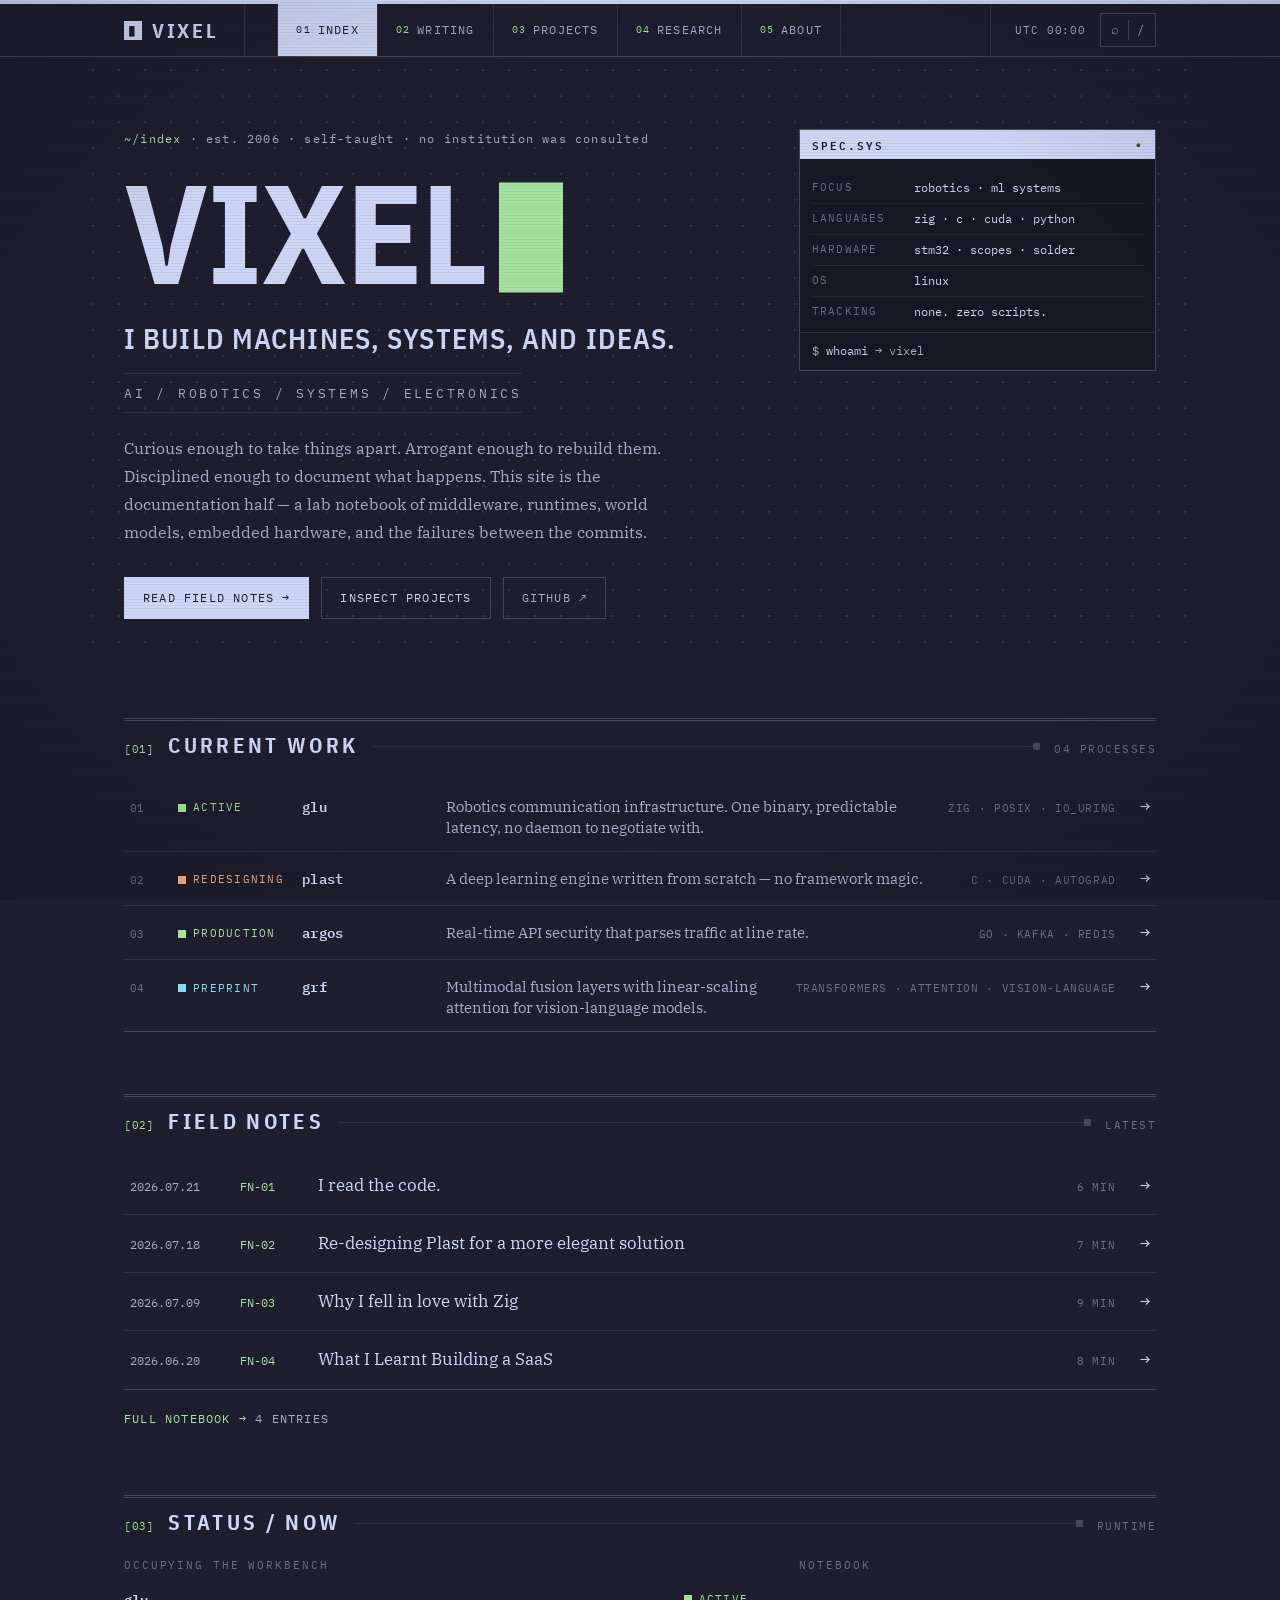
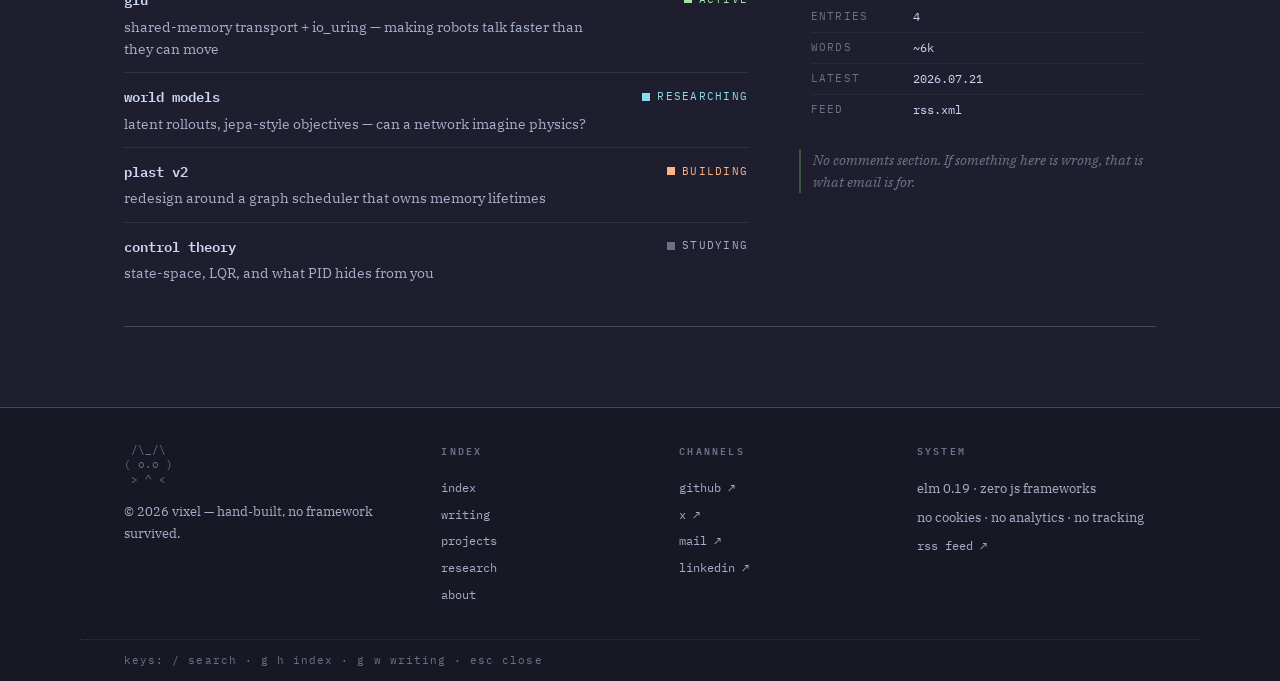
==== index.html @ 2743b1f5 "replace Python-built blog with Elm site at repo root" ====
<!DOCTYPE html>
<!--
  ┌──────────────────────────────────────────────────────────────┐
  │                                                              │
  │   VIXEL — hand-built in Elm. No framework survived.          │
  │                                                              │
  │   You are reading the source. Correct instinct.              │
  │   Try the konami code. Or press "/" and just ask.            │
  │                                                              │
  └──────────────────────────────────────────────────────────────┘
-->
<html lang="en">
<head>
    <meta charset="UTF-8">
    <meta name="viewport" content="width=device-width, initial-scale=1.0">
    <title>VIXEL — machines, systems, ideas</title>
    <meta name="description" content="Personal lab notebook of Vixel: robotics middleware, deep learning runtimes, world models, embedded electronics — built from scratch, documented honestly.">
    <meta name="author" content="Vixel">
    <meta name="color-scheme" content="dark">
    <meta name="theme-color" content="#1e1e2e">

    <link rel="canonical" href="https://vixel2006.github.io/blog/">
    <link rel="alternate" type="application/rss+xml" title="VIXEL — field notes" href="rss.xml">

    <meta property="og:type" content="website">
    <meta property="og:title" content="VIXEL — machines, systems, ideas">
    <meta property="og:description" content="I build machines, systems, and ideas. AI / robotics / systems / electronics — a lab notebook of things built, broken and rebuilt.">
    <meta property="og:url" content="https://vixel2006.github.io/blog/">
    <meta property="og:site_name" content="VIXEL">
    <meta name="twitter:card" content="summary">
    <meta name="twitter:title" content="VIXEL — machines, systems, ideas">
    <meta name="twitter:description" content="Robotics middleware, deep learning runtimes, world models, embedded electronics. Documented as honestly as I can manage.">

    <link rel="icon" href="data:image/svg+xml,%3Csvg%20xmlns='http://www.w3.org/2000/svg'%20viewBox='0%200%2032%2032'%3E%3Crect%20width='32'%20height='32'%20fill='%231e1e2e'/%3E%3Crect%20x='7'%20y='6'%20width='7'%20height='20'%20fill='%23cdd6f4'/%3E%3Crect%20x='19'%20y='13'%20width='7'%20height='13'%20fill='%23a6e3a1'/%3E%3C/svg%3E">

    <link rel="preconnect" href="https://fonts.googleapis.com">
    <link rel="preconnect" href="https://fonts.gstatic.com" crossorigin>
    <link href="https://fonts.googleapis.com/css2?family=IBM+Plex+Mono:wght@400;500;600&family=IBM+Plex+Sans+Condensed:wght@500;600;700&family=IBM+Plex+Serif:ital,wght@0,400;0,600;1,400&display=swap" rel="stylesheet">

    <link rel="stylesheet" href="styles/site.css">
</head>
<body>
    <div id="elm"></div>
    <noscript>
        <div style="max-width: 640px; margin: 15vh auto 0; padding: 0 20px;
                    font-family: 'IBM Plex Mono', monospace; color: #a6adc8; line-height: 1.8;">
            <p style="color:#cdd6f4;">$ ./vixel.blog --js</p>
            <p>This site is an Elm program; it needs JavaScript to render.</p>
            <p>Alternatives that respect your settings:</p>
            <p style="color:#a6e3a1;">
                →&nbsp;<a style="color:#a6e3a1;" href="rss.xml">rss.xml</a>&nbsp;(the whole notebook, no scripts)<br>
                →&nbsp;<a style="color:#a6e3a1;" href="https://github.com/Vixel2006">github.com/Vixel2006</a>&nbsp;(the source of everything)
            </p>
        </div>
    </noscript>
    <script src="elm.js"></script>
    <script>
        (function () {
            var reduceMotion = window.matchMedia("(prefers-reduced-motion: reduce)").matches;

            var app = Elm.Main.init({ node: document.getElementById("elm") });

            if (!app.ports) return;

            if (app.ports.copyCode) {
                app.ports.copyCode.subscribe(function (payload) {
                    var done = function () {
                        var btn = document.querySelector('[data-cb-id="' + payload.id + '"]');
                        if (!btn) return;
                        btn.classList.add("ok");
                        btn.textContent = "copied";
                        setTimeout(function () {
                            btn.classList.remove("ok");
                            btn.textContent = "copy";
                        }, 1200);
                    };
                    if (navigator.clipboard && navigator.clipboard.writeText) {
                        navigator.clipboard.writeText(payload.text).then(done, done);
                    } else {
                        done();
                    }
                });
            }

            if (app.ports.scrollToId) {
                app.ports.scrollToId.subscribe(function (id) {
                    var el = document.getElementById(id);
                    if (el) {
                        el.scrollIntoView({
                            behavior: reduceMotion ? "auto" : "smooth",
                            block: "start"
                        });
                    }
                });
            }

            if (app.ports.consoleArt) {
                app.ports.consoleArt.subscribe(function (art) {
                    console.log(art);
                    console.log("%c you found the switch. now go read a field note.",
                        "font-family: monospace; color: #a6e3a1;");
                });
            }
        })();
    </script>
</body>
</html>
---- styles/site.css ----
/* ============================================================================
   VIXEL — design system
   catppuccin mocha · brutalist technical journal · hard edges
   meaning-coded accents · print DNA
   ========================================================================== */


/* TOKENS ------------------------------------------------------------------ */

:root {
  /* surfaces — catppuccin mocha */
  --bg:          #1e1e2e;   /* base */
  --bg-raised:   #181825;   /* mantle */
  --bg-inset:    #11111b;   /* crust */
  --ink:         #cdd6f4;   /* text */
  --ink-dim:     #a6adc8;   /* subtext0 */
  --ink-faint:   #6c7086;   /* overlay0 */
  --line:        #313244;   /* surface0 */
  --line-strong: #45475a;   /* surface1 */

  /* accents — meaning-coded */
  --acc:         #a6e3a1;   /* green — links, active, stable */
  --acc-deep:    #3d5440;   /* green, sunk — link underlines, quiet marks */
  --warn:        #fab387;   /* peach — experimental, unfinished */
  --info:        #89dceb;   /* sky — research, metadata accents */
  --err:         #f38ba8;   /* red — errors only */

  --font-body:   "IBM Plex Serif", Georgia, serif;
  --font-disp:   "IBM Plex Sans Condensed", "Arial Narrow", sans-serif;
  --font-mono:   "IBM Plex Mono", ui-monospace, "SFMono-Regular", Menlo, monospace;

  --wrap:        1120px;
  --gutter:      clamp(18px, 4vw, 44px);
  --measure:     68ch;
}


/* BASE -------------------------------------------------------------------- */

*, *::before, *::after { box-sizing: border-box; }

html {
  scrollbar-color: var(--line-strong) var(--bg);
}

body {
  margin: 0;
  background: var(--bg);
  color: var(--ink);
  font-family: var(--font-body);
  font-size: 16.5px;
  line-height: 1.65;
  -webkit-font-smoothing: antialiased;
  text-rendering: optimizeLegibility;
}

::selection { background: var(--acc); color: var(--bg); }

h1, h2, h3, h4, figure, p, dl, dd, ul, ol, pre { margin: 0; }
img { display: block; max-width: 100%; }
button { font: inherit; color: inherit; background: none; border: 0; cursor: pointer; }

a {
  color: inherit;
  text-decoration: none;
}

:focus-visible {
  outline: 1px dashed var(--acc);
  outline-offset: 3px;
}

.wrap {
  max-width: var(--wrap);
  margin-inline: auto;
  padding-inline: var(--gutter);
}

.dim   { color: var(--ink-dim); }
.mono  { font-family: var(--font-mono); }


/* APP SHELL --------------------------------------------------------------- */

.app { min-height: 100dvh; display: flex; flex-direction: column; position: relative; }

/* faint scanlines + vignette — barely there, rewards attention */
.app::after {
  content: "";
  position: fixed;
  inset: 0;
  z-index: 2147483647;
  pointer-events: none;
  background:
    repeating-linear-gradient(to bottom,
      transparent 0 2px,
      rgba(0, 0, 0, 0.11) 2px 3px),
    radial-gradient(ellipse at center,
      transparent 62%,
      rgba(0, 0, 0, 0.28) 100%);
  opacity: .5;
}

/* easter egg: full phosphor mode */
.app--crt::after {
  opacity: .85;
  background:
    repeating-linear-gradient(to bottom,
      transparent 0 2px,
      rgba(0, 0, 0, 0.22) 2px 4px),
    radial-gradient(ellipse at center,
      rgba(166, 227, 161, 0.04) 55%,
      rgba(0, 0, 0, 0.5) 100%);
}
.app--crt .site-main { text-shadow: 0 0 6px rgba(166, 227, 161, 0.25); }
@media (prefers-reduced-motion: no-preference) {
  .app--crt::after { animation: crt-flicker 4s infinite steps(1); }
  @keyframes crt-flicker {
    0%, 100% { opacity: .85; }
    92%      { opacity: .85; }
    93%      { opacity: .55; }
    94%      { opacity: .85; }
    97%      { opacity: .7; }
    98%      { opacity: .85; }
  }
}

.site-main { flex: 1; padding-block: 0 clamp(56px, 8vh, 96px); }

.skip-link {
  position: absolute;
  left: -9999px;
  top: 0;
  z-index: 1000;
  background: var(--acc);
  color: var(--bg);
  font-family: var(--font-mono);
  font-size: 12px;
  letter-spacing: .08em;
  padding: 8px 14px;
  text-transform: uppercase;
}
.skip-link:focus { left: 0; }


/* MASTHEAD ---------------------------------------------------------------- */

.masthead {
  border-top: 4px solid var(--ink);
  border-bottom: 1px solid var(--line-strong);
  background: var(--bg);
  position: sticky;
  top: 0;
  z-index: 50;
}

.mast-row {
  display: flex;
  align-items: stretch;
  gap: clamp(14px, 2.5vw, 32px);
  min-height: 52px;
}

.brand {
  display: flex;
  align-items: center;
  gap: 10px;
  font-family: var(--font-disp);
  font-weight: 700;
  font-size: 20px;
  letter-spacing: .14em;
  padding-right: clamp(14px, 2vw, 28px);
  border-right: 1px solid var(--line);
}
.brand:hover .brand-mark { background: var(--acc); color: var(--bg); }
.brand-mark {
  font-family: var(--font-mono);
  font-size: 13px;
  line-height: 1;
  padding: 3px 4px;
  background: var(--ink);
  color: var(--bg);
}

.site-nav {
  display: flex;
  align-items: stretch;
  gap: 0;
  flex: 1;
  overflow-x: auto;
  scrollbar-width: none;
}
.site-nav::-webkit-scrollbar { display: none; }

.nav-link {
  display: inline-flex;
  align-items: center;
  gap: 7px;
  padding-inline: clamp(10px, 1.6vw, 18px);
  font-family: var(--font-mono);
  font-size: 12px;
  letter-spacing: .1em;
  text-transform: uppercase;
  color: var(--ink-dim);
  border-left: 1px solid var(--line);
  white-space: nowrap;
}
.site-nav .nav-link:last-child { border-right: 1px solid var(--line); }
.nav-link:hover { background: var(--bg-raised); color: var(--ink); }
.nav-link[aria-current] {
  color: var(--bg);
  background: var(--ink);
}
.nav-num { color: var(--acc); font-size: 10px; }
.nav-link[aria-current] .nav-num { color: var(--bg); }

.head-tools {
  display: flex;
  align-items: center;
  gap: 14px;
  border-left: 1px solid var(--line);
  padding-left: clamp(12px, 2vw, 24px);
}

.clock {
  font-family: var(--font-mono);
  font-size: 11px;
  letter-spacing: .08em;
  color: var(--ink-dim);
}

.search-btn {
  display: inline-flex;
  align-items: center;
  gap: 8px;
  font-family: var(--font-mono);
  font-size: 12px;
  letter-spacing: .08em;
  border: 1px solid var(--line-strong);
  padding: 5px 10px;
  color: var(--ink-dim);
}
.search-btn:hover { border-color: var(--acc); color: var(--acc); }
.search-glyph { font-size: 13px; }
.search-key {
  border-left: 1px solid var(--line-strong);
  padding-left: 8px;
}


/* SECTION HEADERS ---------------------------------------------------------- */

.home-sec, .page { padding-block: clamp(36px, 6vh, 64px) 8px; }

.sec-head {
  display: flex;
  align-items: baseline;
  gap: 14px;
  margin-bottom: 22px;
  border-top: 3px double var(--line-strong);
  padding-top: 14px;
}
.sec-index {
  font-family: var(--font-mono);
  font-size: 11px;
  color: var(--acc);
  letter-spacing: .05em;
}
.sec-title {
  font-family: var(--font-disp);
  font-weight: 700;
  font-size: 21px;
  letter-spacing: .16em;
  text-transform: uppercase;
  line-height: 1;
}
.sec-rule {
  flex: 1;
  height: 1px;
  background: var(--line);
  align-self: center;
  position: relative;
}
.sec-rule::after {
  content: "";
  position: absolute;
  right: 0;
  top: -3px;
  width: 7px;
  height: 7px;
  background: var(--line-strong);
}
.sec-count {
  font-family: var(--font-mono);
  font-size: 10.5px;
  letter-spacing: .14em;
  color: var(--ink-faint);
}


/* STATUS LEDS -------------------------------------------------------------- */

.status {
  display: inline-flex;
  align-items: center;
  gap: 7px;
  font-family: var(--font-mono);
  font-size: 10.5px;
  letter-spacing: .12em;
  text-transform: uppercase;
  color: var(--ink-dim);
}
.status-led {
  width: 8px;
  height: 8px;
  background: var(--ink-faint);
  flex: none;
}
.st-ok   .status-led { background: var(--acc); }
.st-ok   { color: var(--acc); }
.st-warn .status-led { background: var(--warn); }
.st-warn { color: var(--warn); }
.st-info .status-led { background: var(--info); }
.st-info { color: var(--info); }
@media (prefers-reduced-motion: no-preference) {
  .st-ok .status-led, .live { animation: led-breathe 2.4s ease-in-out infinite; }
  @keyframes led-breathe { 50% { opacity: .45; } }
}


/* HERO --------------------------------------------------------------------- */

.hero {
  display: grid;
  grid-template-columns: minmax(0, 7fr) minmax(280px, 4fr);
  gap: clamp(28px, 4vw, 64px);
  align-items: start;
  padding-block: clamp(44px, 8vh, 88px) clamp(30px, 5vh, 56px);
  background-image: radial-gradient(var(--line) 1px, transparent 1px);
  background-size: 26px 26px;
}

.hero-kicker {
  font-family: var(--font-mono);
  font-size: 12px;
  letter-spacing: .1em;
  text-transform: lowercase;
  color: var(--acc);
  margin-bottom: 18px;
}

.hero-name {
  font-family: var(--font-disp);
  font-weight: 700;
  font-size: clamp(64px, 11vw, 148px);
  line-height: .92;
  letter-spacing: -.01em;
  text-transform: uppercase;
  display: flex;
  align-items: baseline;
}

.cursor {
  display: inline-block;
  width: .45em;
  height: .78em;
  margin-left: .08em;
  background: var(--acc);
  transform: translateY(.06em);
}
@media (prefers-reduced-motion: no-preference) {
  .cursor { animation: blink 1.1s steps(1) infinite; }
  @keyframes blink { 50% { opacity: 0; } }
}

.hero-statement {
  font-family: var(--font-disp);
  font-weight: 600;
  font-size: clamp(20px, 2.6vw, 28px);
  letter-spacing: .04em;
  text-transform: uppercase;
  margin-top: 20px;
}

.hero-domains {
  font-family: var(--font-mono);
  font-size: 12.5px;
  letter-spacing: .22em;
  text-transform: uppercase;
  color: var(--ink-dim);
  margin-top: 10px;
  border-block: 1px solid var(--line);
  padding-block: 9px;
  width: fit-content;
}

.hero-lede {
  max-width: 54ch;
  margin-top: 22px;
  color: var(--ink-dim);
  font-size: 15.5px;
  line-height: 1.8;
}

.hero-cta {
  display: flex;
  flex-wrap: wrap;
  gap: 12px;
  margin-top: 30px;
}

.cta {
  font-family: var(--font-mono);
  font-size: 12px;
  letter-spacing: .1em;
  text-transform: uppercase;
  border: 1px solid var(--line-strong);
  padding: 10px 18px;
  color: var(--ink);
}
.cta:hover { background: var(--bg-raised); border-color: var(--ink-dim); }
.cta-solid { background: var(--ink); color: var(--bg); border-color: var(--ink); }
.cta-solid:hover { background: var(--acc); border-color: var(--acc); color: var(--bg); }
.cta-dim { color: var(--ink-dim); }
.cta-arr { margin-left: 8px; }


/* SPEC BOX ------------------------------------------------------------------ */

.spec-box {
  border: 1px solid var(--line-strong);
  background: var(--bg-raised);
}
.spec-head {
  display: flex;
  justify-content: space-between;
  align-items: center;
  background: var(--ink);
  color: var(--bg);
  font-family: var(--font-mono);
  font-size: 10.5px;
  font-weight: 600;
  letter-spacing: .18em;
  padding: 6px 12px;
}
.live { color: var(--bg); font-size: 9px; }
.spec-box .spec-head .live { color: var(--acc-deep); }

.spec {
  padding: 14px 12px 6px;
}
.spec-row {
  display: flex;
  gap: 14px;
  padding-block: 5px;
  border-bottom: 1px dotted var(--line);
  font-family: var(--font-mono);
  font-size: 12px;
}
.spec-row:last-child { border-bottom: 0; }
.spec-key {
  width: 88px;
  flex: none;
  color: var(--ink-faint);
  text-transform: uppercase;
  font-size: 10.5px;
  letter-spacing: .1em;
  padding-top: 1px;
}
.spec-val { color: var(--ink); }

.spec-foot {
  border-top: 1px solid var(--line);
  padding: 9px 12px;
  font-family: var(--font-mono);
  font-size: 11.5px;
}


/* WORK TABLE (current processes) -------------------------------------------- */

.work-table { border-bottom: 1px solid var(--line-strong); }

.work-row {
  display: grid;
  grid-template-columns: 34px 110px 130px 1fr auto 20px;
  gap: 14px;
  align-items: baseline;
  padding: 13px 6px;
  border-top: 1px solid var(--line);
}
.work-row:first-child { border-top: 0; }
.work-row:hover { background: var(--ink); color: var(--bg); }
.work-row:hover .wr-no, .work-row:hover .wr-stack, .work-row:hover .status { color: var(--bg); }
.work-row:hover .status-led { background: var(--bg); }

.wr-no   { font-family: var(--font-mono); font-size: 11px; color: var(--ink-faint); }
.wr-name {
  font-family: var(--font-mono);
  font-weight: 600;
  font-size: 14px;
  letter-spacing: .02em;
}
.wr-desc { font-size: 14.5px; color: var(--ink-dim); line-height: 1.45; }
.work-row:hover .wr-desc { color: var(--bg); }
.wr-stack {
  font-family: var(--font-mono);
  font-size: 10.5px;
  letter-spacing: .06em;
  text-transform: uppercase;
  color: var(--ink-faint);
  text-align: right;
}
.wr-arr  { justify-self: end; font-family: var(--font-mono); }


/* FIELD NOTE ROWS ------------------------------------------------------------ */

.fn-list { border-bottom: 1px solid var(--line-strong); }

.fn-row {
  display: grid;
  grid-template-columns: 96px 64px 1fr auto 20px;
  gap: 14px;
  align-items: baseline;
  padding: 15px 6px;
  border-top: 1px solid var(--line);
}
.fn-row:first-child { border-top: 0; }
.fn-row:hover { background: var(--ink); color: var(--bg); }
.fn-row:hover .fnr-date, .fn-row:hover .fnr-no, .fn-row:hover .fnr-time { color: var(--bg); }

.fnr-date { font-family: var(--font-mono); font-size: 11.5px; color: var(--ink-dim); }
.fnr-no   { font-family: var(--font-mono); font-size: 11.5px; color: var(--acc); }
.fnr-title {
  font-family: var(--font-body);
  font-size: 17px;
  line-height: 1.4;
}
.fnr-time { font-family: var(--font-mono); font-size: 10.5px; letter-spacing: .08em; color: var(--ink-faint); text-transform: uppercase; }

.more-row { padding-block: 14px 2px; }
.more-link {
  font-family: var(--font-mono);
  font-size: 12px;
  letter-spacing: .1em;
  text-transform: uppercase;
  color: var(--acc);
}
.more-link:hover { background: var(--acc); color: var(--bg); }


/* NOW GRID ------------------------------------------------------------------- */

.now-grid {
  display: grid;
  grid-template-columns: minmax(0, 7fr) minmax(260px, 4fr);
  gap: clamp(28px, 4vw, 64px);
  border-bottom: 1px solid var(--line-strong);
  padding-bottom: 30px;
}

.col-label {
  font-family: var(--font-mono);
  font-size: 10.5px;
  letter-spacing: .18em;
  color: var(--ink-faint);
  margin-bottom: 14px;
}

.now-list { list-style: none; padding: 0; }
.now-item {
  border-top: 1px solid var(--line);
  padding-block: 12px;
}
.now-item:first-child { border-top: 0; padding-top: 0; }
.now-top {
  display: flex;
  justify-content: space-between;
  align-items: center;
  gap: 12px;
}
.now-topic {
  font-family: var(--font-mono);
  font-weight: 600;
  font-size: 13.5px;
}
.now-detail {
  margin-top: 5px;
  font-size: 14px;
  color: var(--ink-dim);
  line-height: 1.6;
  max-width: 58ch;
}
.now-note {
  margin-top: 18px;
  font-style: italic;
  font-size: 13.5px;
  color: var(--ink-faint);
  border-left: 2px solid var(--acc-deep);
  padding-left: 12px;
}


/* GENERIC PAGE HEADERS --------------------------------------------------------- */

.crumb {
  font-family: var(--font-mono);
  font-size: 12px;
  color: var(--ink-faint);
  margin-bottom: 14px;
}
.crumb-link { color: var(--ink-dim); }
.crumb-link:hover { color: var(--acc); }

.page-title {
  font-family: var(--font-disp);
  font-weight: 700;
  font-size: clamp(38px, 6vw, 64px);
  line-height: 1;
  letter-spacing: .02em;
  text-transform: uppercase;
  text-wrap: balance;
}

.page-intro {
  max-width: 58ch;
  margin-top: 16px;
  color: var(--ink-dim);
  font-size: 15px;
  line-height: 1.75;
}

.index-stats {
  margin-top: 18px;
  font-family: var(--font-mono);
  font-size: 11px;
  letter-spacing: .12em;
  text-transform: uppercase;
  color: var(--ink-dim);
  border-bottom: 1px solid var(--line-strong);
  padding-bottom: 10px;
}


/* WRITING INDEX ----------------------------------------------------------------- */

.fn-index { border-bottom: 1px solid var(--line-strong); }

.fni-row {
  position: relative;
  display: block;
  padding: 20px 6px 18px;
  border-top: 1px solid var(--line);
  padding-right: 46px;
}
.fni-row:hover { background: var(--bg-raised); }
.fni-row:hover .fni-arr { color: var(--acc); transform: translateX(4px); }

.fni-meta {
  font-family: var(--font-mono);
  font-size: 11px;
  letter-spacing: .08em;
  text-transform: uppercase;
  color: var(--ink-dim);
}
.fni-no { color: var(--acc); }
.fni-status {
  margin-left: 10px;
  padding-left: 10px;
  border-left: 1px solid var(--line-strong);
  color: var(--ink-faint);
}

.fni-title {
  display: block;
  margin-top: 8px;
  font-size: 22px;
  line-height: 1.3;
}
.fni-row:hover .fni-title { text-decoration: underline; text-decoration-thickness: 1px; text-underline-offset: 5px; text-decoration-color: var(--acc); }

.fni-desc {
  margin-top: 7px;
  max-width: 66ch;
  font-size: 14.5px;
  color: var(--ink-dim);
  line-height: 1.65;
}

.fni-tags { margin-top: 10px; display: flex; flex-wrap: wrap; gap: 6px; }

.tag {
  font-family: var(--font-mono);
  font-size: 10px;
  letter-spacing: .1em;
  text-transform: uppercase;
  color: var(--ink-faint);
  border: 1px solid var(--line);
  padding: 2px 7px;
}

.fni-arr {
  position: absolute;
  right: 10px;
  top: 24px;
  transition: transform 120ms ease;
  color: var(--ink-faint);
}


/* DOCUMENT (post page) ------------------------------------------------------------- */

.doc { padding-block: clamp(30px, 5vh, 52px) 0; }

.doc-band {
  display: flex;
  align-items: center;
  gap: 18px;
  margin-top: 26px;
  border-top: 3px double var(--line-strong);
  padding-top: 16px;
}
.field-no {
  font-family: var(--font-mono);
  font-size: 12px;
  font-weight: 600;
  letter-spacing: .22em;
  color: var(--acc);
}

.doc-title {
  font-family: var(--font-disp);
  font-weight: 700;
  font-size: clamp(34px, 5.4vw, 58px);
  line-height: 1.04;
  letter-spacing: .01em;
  text-transform: uppercase;
  margin-top: 14px;
  max-width: 22ch;
  text-wrap: balance;
}

.doc .spec {
  display: grid;
  grid-template-columns: repeat(auto-fit, minmax(210px, 1fr));
  gap: 0 28px;
  padding: 0;
  margin-top: 22px;
  border-top: 1px solid var(--line);
  border-bottom: 1px solid var(--line);
}
.doc .spec-row { border-bottom: 0; padding-block: 8px; }

.doc-layout {
  display: grid;
  grid-template-columns: minmax(0, 1fr) 200px;
  gap: clamp(28px, 4vw, 56px);
  margin-top: clamp(28px, 4vh, 44px);
}

.doc-body { font-size: 17px; line-height: 1.85; }

.toc {
  align-self: start;
  position: sticky;
  top: 84px;
  font-family: var(--font-mono);
  border-left: 1px solid var(--line);
  padding-left: 16px;
  font-size: 12px;
}
.toc-head {
  font-size: 10.5px;
  letter-spacing: .18em;
  color: var(--ink-faint);
  margin-bottom: 10px;
}
.toc-list { counter-reset: toc; list-style: none; padding: 0; margin: 0; }
.toc-list li { margin-block: 7px; }
.toc-list li::before {
  counter-increment: toc;
  content: counter(toc, decimal-leading-zero);
  color: var(--ink-faint);
  margin-right: 8px;
}
.toc-list a { color: var(--ink-dim); line-height: 1.45; display: inline-block; }
.toc-list a:hover { color: var(--acc); }

.doc-end {
  margin-top: clamp(40px, 6vh, 64px);
  border-top: 1px solid var(--line-strong);
  padding-top: 14px;
  display: flex;
  justify-content: center;
}
.doc-end span {
  font-family: var(--font-mono);
  font-size: 10.5px;
  letter-spacing: .26em;
  color: var(--ink-faint);
}

.doc-neighbours {
  display: grid;
  grid-template-columns: 1fr auto 1fr;
  border-block: 1px solid var(--line);
  margin-top: 26px;
}
.nb {
  display: flex;
  flex-direction: column;
  gap: 5px;
  padding: 16px 10px;
  border-left: 1px solid var(--line);
}
.nb:first-child { border-left: 0; }
.nb:hover { background: var(--bg-raised); }
.nb-dir {
  font-family: var(--font-mono);
  font-size: 10.5px;
  letter-spacing: .14em;
  text-transform: uppercase;
  color: var(--acc);
}
.nb-title { font-size: 14px; color: var(--ink-dim); line-height: 1.4; }
.nb:hover .nb-title { color: var(--ink); }
.nb-index { text-align: center; }
.nb-next  { text-align: right; }
.nb-empty { visibility: hidden; }


/* PROJECT DOSSIERS ------------------------------------------------------------------- */

.dossiers { margin-top: 34px; }

.dossier {
  display: grid;
  grid-template-columns: 230px minmax(0, 1fr);
  gap: clamp(24px, 3.5vw, 48px);
  border-top: 3px double var(--line-strong);
  padding-block: 30px;
}

.dos-rail {
  display: flex;
  flex-direction: column;
  align-items: flex-start;
  gap: 14px;
  border-right: 1px solid var(--line);
  padding-right: 20px;
}
.dos-no {
  font-family: var(--font-mono);
  font-size: 12px;
  letter-spacing: .14em;
  color: var(--ink-faint);
}
.dos-rail .spec { padding: 0; width: 100%; }
.dos-rail .spec-key { width: 64px; }
.dos-stack { display: flex; flex-wrap: wrap; gap: 6px; }

.dos-name-row {
  display: flex;
  align-items: baseline;
  justify-content: space-between;
  gap: 18px;
  flex-wrap: wrap;
}
.dos-name {
  font-family: var(--font-mono);
  font-weight: 700;
  font-size: clamp(28px, 3.4vw, 40px);
  letter-spacing: -.01em;
}
.ext-link {
  font-family: var(--font-mono);
  font-size: 11.5px;
  letter-spacing: .1em;
  text-transform: uppercase;
  border: 1px solid var(--line-strong);
  padding: 5px 10px;
  color: var(--acc);
}
.ext-link:hover { background: var(--acc); color: var(--bg); border-color: var(--acc); }

.dos-tagline {
  margin-top: 10px;
  font-size: 17px;
  font-style: italic;
  color: var(--ink);
  max-width: 52ch;
  line-height: 1.55;
}

.mini-head {
  font-family: var(--font-mono);
  font-size: 10.5px;
  font-weight: 600;
  letter-spacing: .22em;
  text-transform: uppercase;
  color: var(--ink-faint);
  margin-top: 26px;
  margin-bottom: 10px;
  display: flex;
  align-items: center;
  gap: 12px;
}
.mini-head::after { content: ""; flex: 1; height: 1px; background: var(--line); }

.dos-why { max-width: 62ch; color: var(--ink-dim); font-size: 15.5px; line-height: 1.8; }

.eng-list { list-style: none; padding: 0; max-width: 66ch; }
.eng-list li {
  display: flex;
  gap: 12px;
  padding-block: 7px;
  border-top: 1px dotted var(--line);
  font-size: 14.5px;
  color: var(--ink-dim);
  line-height: 1.6;
}
.eng-mark { color: var(--acc); flex: none; font-size: 12px; padding-top: 3px; }

.ascii-diagram { margin-top: 26px; border: 1px solid var(--line); background: var(--bg-inset); }
.ascii-diagram pre {
  overflow-x: auto;
  padding: 18px;
  font-family: var(--font-mono);
  font-size: 12px;
  line-height: 1.5;
  color: var(--ink-dim);
}
.ascii-diagram figcaption {
  border-top: 1px solid var(--line);
  padding: 8px 14px;
  font-family: var(--font-mono);
  font-size: 10.5px;
  letter-spacing: .08em;
  color: var(--ink-faint);
}


/* RESEARCH ------------------------------------------------------------------------------ */

.page--tight { padding-top: 8px; }

.research-list { margin-top: 26px; border-bottom: 1px solid var(--line-strong); }

.research-entry {
  border-top: 1px solid var(--line);
  padding-block: 24px;
}
.research-entry:first-child { border-top: 0; }

.re-head { display: flex; gap: 16px; align-items: center; }
.re-kind {
  font-family: var(--font-mono);
  font-size: 10px;
  letter-spacing: .16em;
  text-transform: uppercase;
  color: var(--info);
  border: 1px solid var(--info);
  padding: 2px 8px;
}

.re-title {
  margin-top: 12px;
  font-family: var(--font-disp);
  font-weight: 600;
  font-size: 22px;
  letter-spacing: .02em;
  text-transform: uppercase;
}
.re-abstract { margin-top: 8px; max-width: 66ch; color: var(--ink-dim); font-size: 15px; line-height: 1.7; }

.related-row {
  margin-top: 14px;
  display: flex;
  flex-wrap: wrap;
  gap: 8px 16px;
  align-items: baseline;
  font-family: var(--font-mono);
  font-size: 12px;
}
.related-label { font-size: 10.5px; letter-spacing: .12em; text-transform: uppercase; }
.related-link { color: var(--ink-dim); border-bottom: 1px dotted var(--line-strong); }
.related-link:hover { color: var(--acc); }
.related-link.is-ext { color: var(--acc); }


/* MARKDOWN ------------------------------------------------------------------------------ */

.md > * + * { margin-top: 1.1em; }

.md p { max-width: var(--measure); }

.md-h1, .md-h2, .md-h3 {
  font-family: var(--font-disp);
  font-weight: 700;
  text-transform: uppercase;
  letter-spacing: .04em;
  line-height: 1.2;
}
.md-h1 {
  font-size: 24px;
  margin-top: 2em;
  padding-top: 14px;
  border-top: 3px double var(--line-strong);
}
.md-h2 {
  font-size: 19px;
  margin-top: 1.9em;
  color: var(--ink);
}
.md-h2::before {
  content: "§ ";
  color: var(--acc);
}
.md-h3 { font-size: 16px; }

.md a {
  border-bottom: 1px solid var(--acc-deep);
  color: var(--ink);
}
.md a:hover { background: var(--acc); color: var(--bg); border-bottom-color: var(--acc); }

.md code {
  font-family: var(--font-mono);
  font-size: .82em;
  background: var(--bg-raised);
  border: 1px solid var(--line);
  padding: 1px 5px;
  color: var(--warn);
  white-space: nowrap;
}

.md-ul, .md-ol { list-style: none; padding: 0; max-width: var(--measure); }
.md-ul li, .md-ol li { display: flex; gap: 12px; padding-block: 4px; }
.md-dash { color: var(--acc); flex: none; font-size: 10px; padding-top: 7px; }
.md-num  {
  color: var(--acc);
  font-family: var(--font-mono);
  font-size: 12px;
  flex: none;
  padding-top: 6px;
  width: 24px;
}

.md-quote {
  margin: 1.6em 0;
  border-left: 3px solid var(--acc);
  padding: 4px 0 4px 20px;
  font-style: italic;
  font-size: 1.06em;
  color: var(--ink);
  max-width: calc(var(--measure) - 23px);
}
.md-quote p { max-width: none; }
.md-quote p + p { margin-top: .7em; }

.md-note {
  border: 1px solid var(--info);
  border-left-width: 3px;
  padding: 12px 16px;
  margin: 1.6em 0;
  font-size: 14.5px;
  background: var(--bg-raised);
  max-width: var(--measure);
}
.md-note p { display: inline; }
.md-note-tag {
  display: block;
  font-family: var(--font-mono);
  font-size: 10px;
  font-weight: 600;
  letter-spacing: .22em;
  color: var(--info);
  margin-bottom: 6px;
}
.md-note p + p { display: block; }
.md-note-warn { border-color: var(--warn); }
.md-note-warn .md-note-tag { color: var(--warn); }

.md-hr {
  border: 0;
  border-top: 3px double var(--line-strong);
  margin: 2.2em auto;
  width: 100%;
}

.md-img { margin: 1.8em 0; }
.md-img img { border: 1px solid var(--line-strong); filter: saturate(.85); }
.md-img figcaption {
  margin-top: 8px;
  font-family: var(--font-mono);
  font-size: 11px;
  color: var(--ink-faint);
  letter-spacing: .06em;
}

.md-table-wrap { overflow-x: auto; border: 1px solid var(--line-strong); max-width: var(--measure); }
.md-table { border-collapse: collapse; width: 100%; font-size: 14px; }
.md-table th {
  font-family: var(--font-mono);
  font-size: 10.5px;
  font-weight: 600;
  letter-spacing: .14em;
  text-transform: uppercase;
  text-align: left;
  background: var(--ink);
  color: var(--bg);
  padding: 8px 12px;
}
.md-table td {
  padding: 8px 12px;
  border-top: 1px solid var(--line);
  color: var(--ink-dim);
  vertical-align: top;
}
.md-table td code { white-space: normal; }


/* CODE BLOCKS ------------------------------------------------------------------------------ */

.cb {
  border: 1px solid var(--line-strong);
  background: var(--bg-inset);
  margin: 1.8em 0;
}
.cb-head {
  display: flex;
  justify-content: space-between;
  align-items: center;
  gap: 12px;
  border-bottom: 1px solid var(--line);
  padding: 6px 10px 6px 14px;
  background: var(--bg-raised);
}
.cb-file {
  font-family: var(--font-mono);
  font-size: 11.5px;
  color: var(--ink-dim);
  letter-spacing: .03em;
  overflow: hidden;
  text-overflow: ellipsis;
  white-space: nowrap;
}
.cb-file:empty::before { content: "// source"; color: var(--ink-faint); }
.cb-tools { display: flex; align-items: center; gap: 10px; flex: none; }
.cb-lang {
  font-family: var(--font-mono);
  font-size: 10px;
  letter-spacing: .16em;
  text-transform: uppercase;
  color: var(--ink-faint);
}
.cb-copy {
  font-family: var(--font-mono);
  font-size: 10px;
  letter-spacing: .14em;
  text-transform: uppercase;
  border: 1px solid var(--line-strong);
  color: var(--ink-dim);
  padding: 3px 8px;
}
.cb-copy:hover { border-color: var(--acc); color: var(--acc); }
.cb-copy.ok { border-color: var(--acc); color: var(--bg); background: var(--acc); }

.cb-pre {
  overflow-x: auto;
  padding: 12px 0;
  font-family: var(--font-mono);
  font-size: 13px;
  line-height: 1.6;
}
.cb-pre code { display: block; min-width: fit-content; }
.cb-ln { display: flex; }
.cb-no {
  flex: none;
  width: 52px;
  text-align: right;
  padding-right: 16px;
  color: var(--ink-faint);
  user-select: none;
  border-right: 1px dotted var(--line);
  margin-right: 16px;
}
.cb-pre:hover .cb-no { color: var(--ink-dim); }
.cb-tx { color: var(--ink); white-space: pre; padding-right: 16px; }

/* token palette — catppuccin mocha, restrained */
.tk-cm { color: #6c7086; font-style: italic; }  /* overlay0  — comments recede */
.tk-st { color: #a6e3a1; }                      /* green     — strings */
.tk-nu { color: #fab387; }                      /* peach     — numbers, constants */
.tk-kw { color: #cba6f7; }                      /* mauve     — keywords */
.tk-ty { color: #f9e2af; }                      /* yellow    — types, primitives */
.tk-fn { color: #89b4fa; }                      /* blue      — call sites */
.tk-de { color: #f5c2e7; }                      /* pink      — builtins, decorators, preproc */


/* COMMAND PALETTE ---------------------------------------------------------------------------- */

.palette-overlay {
  position: fixed;
  inset: 0;
  z-index: 300;
  background: rgba(17, 17, 27, 0.78);
  backdrop-filter: blur(1.5px);
  display: flex;
  justify-content: center;
  padding: 12vh 16px 0;
}

.palette {
  width: min(620px, 100%);
  height: fit-content;
  border: 1px solid var(--line-strong);
  border-top: 3px solid var(--acc);
  background: var(--bg);
  box-shadow: 12px 12px 0 rgba(0, 0, 0, 0.35);
}

.palette-inputrow {
  display: flex;
  align-items: center;
  gap: 10px;
  border-bottom: 1px solid var(--line-strong);
  padding: 12px 14px;
}
.palette-prompt {
  font-family: var(--font-mono);
  font-size: 12.5px;
  color: var(--acc);
  white-space: nowrap;
}
.palette-input {
  flex: 1;
  background: none;
  border: 0;
  color: var(--ink);
  font-family: var(--font-mono);
  font-size: 14px;
  caret-color: var(--acc);
}
.palette-input:focus { outline: none; }
.palette-input::placeholder { color: var(--ink-faint); }

.palette-list {
  list-style: none;
  margin: 0;
  padding: 0;
  max-height: 46vh;
  overflow-y: auto;
}
.palette-item {
  display: flex;
  align-items: baseline;
  gap: 12px;
  padding: 10px 14px;
  border-top: 1px solid var(--line);
  cursor: pointer;
}
.palette-item:first-child { border-top: 0; }
.palette-item.is-active { background: var(--ink); color: var(--bg); }
.pi-kind {
  flex: none;
  width: 52px;
  font-family: var(--font-mono);
  font-size: 9.5px;
  letter-spacing: .1em;
  text-transform: uppercase;
  color: var(--ink-faint);
}
.palette-item.is-active .pi-kind { color: var(--acc-deep); }
.pi-label { font-size: 14.5px; }
.pi-detail {
  margin-left: auto;
  font-family: var(--font-mono);
  font-size: 11px;
  color: var(--ink-faint);
  text-align: right;
}
.palette-item.is-active .pi-detail { color: var(--ink-dim); }
.palette-empty { cursor: default; }

.palette-foot {
  display: flex;
  justify-content: space-between;
  gap: 12px;
  border-top: 1px solid var(--line-strong);
  padding: 8px 14px;
  font-family: var(--font-mono);
  font-size: 10.5px;
  letter-spacing: .08em;
  color: var(--ink-dim);
}
.palette-count { color: var(--acc); }


/* 404 ---------------------------------------------------------------------------------------- */

.nf { padding-block: clamp(40px, 8vh, 90px); }

.nf-term {
  max-width: 720px;
  border: 1px solid var(--line-strong);
  background: var(--bg-inset);
  padding: clamp(18px, 4vw, 36px);
  font-family: var(--font-mono);
  font-size: 13.5px;
  line-height: 1.8;
}
.nf-line { white-space: pre-wrap; word-break: break-all; }
.nf-prompt { color: var(--acc); user-select: none; }
.nf-err { color: var(--err); }
.nf-block { margin: 18px 0; border-block: 1px dashed var(--line-strong); padding-block: 14px; }
.nf-halt {
  font-weight: 600;
  letter-spacing: .14em;
  color: var(--ink);
}
.nf-sub { margin-top: 4px; font-size: 12px; }
.nf-causes-head { margin-top: 6px; }
.nf-causes { list-style: none; padding: 0; margin-top: 8px; }
.nf-causes li { display: flex; gap: 14px; padding-block: 3px; color: var(--ink-dim); }
.nf-no { color: var(--warn); }
.nf-links { margin-top: 20px; }
.nf-link {
  color: var(--acc);
  border-bottom: 1px dotted var(--acc-deep);
}
.nf-link:hover { background: var(--acc); color: var(--bg); }
.nf-foot {
  margin-top: 16px;
  max-width: 720px;
  font-family: var(--font-mono);
  font-size: 11px;
  font-style: italic;
}


/* COLOPHON ------------------------------------------------------------------------------------ */

.colophon {
  border-top: 1px solid var(--line-strong);
  background: var(--bg-raised);
}
.colo-grid {
  display: grid;
  grid-template-columns: 1.4fr 1fr 1fr 1.2fr;
  gap: clamp(20px, 3vw, 44px);
  padding-block: 34px;
}
.colo-id .cat {
  font-family: var(--font-mono);
  font-size: 11px;
  line-height: 1.35;
  color: var(--ink-faint);
  margin-bottom: 14px;
  user-select: all;
}
.colo-line { font-size: 13px; color: var(--ink-dim); line-height: 1.7; }
.colo-head {
  font-family: var(--font-mono);
  font-size: 10px;
  font-weight: 600;
  letter-spacing: .22em;
  color: var(--ink-faint);
  margin-bottom: 12px;
}
.colo-col { display: flex; flex-direction: column; align-items: flex-start; gap: 7px; }
.colo-link {
  font-family: var(--font-mono);
  font-size: 12px;
  color: var(--ink-dim);
}
.colo-link:hover { color: var(--acc); }
.colo-keys {
  border-top: 1px dotted var(--line);
  padding-block: 12px;
  font-family: var(--font-mono);
  font-size: 10.5px;
  letter-spacing: .1em;
  color: var(--ink-faint);
  user-select: none;
}


/* RESPONSIVE ------------------------------------------------------------------------------------ */

@media (max-width: 1020px) {
  .hero { grid-template-columns: 1fr; }
  .hero-side { max-width: 480px; }

  .doc-layout { grid-template-columns: 1fr; }
  .toc { display: none; }

  .dossier { grid-template-columns: 1fr; }
  .dos-rail {
    flex-direction: row;
    flex-wrap: wrap;
    align-items: center;
    border-right: 0;
    border-bottom: 1px solid var(--line);
    padding-bottom: 14px;
    gap: 10px 22px;
  }
  .dos-rail .spec { display: flex; flex-wrap: wrap; gap: 4px 18px; width: auto; }
  .dos-rail .spec-row { border-bottom: 0; }
}

@media (max-width: 720px) {
  body { font-size: 15.5px; }

  .masthead { position: static; border-top-width: 3px; }
  .mast-row { flex-wrap: wrap; padding-block: 0; }
  .brand { border-right: 0; min-height: 46px; }
  .head-tools { margin-left: auto; border-left: 0; padding-left: 0; }
  .clock { display: none; }
  .site-nav {
    order: 3;
    flex-basis: 100%;
    border-top: 1px solid var(--line);
  }
  .nav-link { padding-block: 12px; }

  .work-row {
    grid-template-columns: 30px 1fr auto;
    grid-template-areas:
      "no  name  arr"
      "st  desc  desc"
      "stack stack stack";
    row-gap: 4px;
  }
  .work-row > .wr-no    { grid-area: no; }
  .work-row > .status   { grid-area: st; }
  .work-row > .wr-name  { grid-area: name; }
  .work-row > .wr-desc  { grid-area: desc; }
  .work-row > .wr-stack { grid-area: stack; text-align: left; }
  .work-row > .wr-arr   { grid-area: arr; align-self: start; }

  .fn-row {
    grid-template-columns: 1fr auto;
    grid-template-areas:
      "date time"
      "title title"
      "no no";
    row-gap: 3px;
  }
  .fn-row > .fnr-date  { grid-area: date; }
  .fn-row > .fnr-time  { grid-area: time; }
  .fn-row > .fnr-title { grid-area: title; }
  .fn-row > .fnr-no    { grid-area: no; }
  .fn-row > .wr-arr    { display: none; }

  .now-grid { grid-template-columns: 1fr; }
  .colo-grid { grid-template-columns: 1fr 1fr; }
  .doc-neighbours { grid-template-columns: 1fr; }
  .nb { border-left: 0; border-top: 1px solid var(--line); }
  .nb:first-child { border-top: 0; }
  .nb-empty { display: none; }
  .nb-index { text-align: left; }
  .nb-next { text-align: left; }

  .fni-row { padding-right: 20px; }
  .fni-arr { display: none; }
  .fni-title { font-size: 19px; }

  .doc .spec { grid-template-columns: 1fr 1fr; }
  .cb-pre { font-size: 12px; }
  .cb-no { width: 38px; padding-right: 10px; margin-right: 10px; }
  .palette-overlay { padding-top: 6vh; }
}

@media (max-width: 420px) {
  .colo-grid { grid-template-columns: 1fr; }
  .doc .spec { grid-template-columns: 1fr; }
  .search-btn .search-glyph { display: none; }
}


/* PRINT ------------------------------------------------------------------------------------------- */

@media print {
  :root {
    --bg: #fff;
    --bg-raised: #fff;
    --bg-inset: #f2f2f7;
    --ink: #111;
    --ink-dim: #333;
    --ink-faint: #777;
    --line: #bbb;
    --line-strong: #888;
    --acc: #000;
    --acc-deep: #555;
  }
  .app::after, .masthead .head-tools, .search-btn, .clock,
  .hero-cta, .more-row, .doc-neighbours, .colophon, .palette, .skip-link,
  .cb-copy, .toc { display: none !important; }
  body { font-size: 11pt; }
  .cb, .md-table-wrap, .spec-box { border: 1px solid #888; break-inside: avoid; }
  .tk-cm { color: #888; font-style: italic; }
  .tk-st { color: #060; }
  .tk-nu { color: #a40; }
  .tk-kw, .tk-de { color: #606; }
  .tk-ty { color: #860; }
  .tk-fn { color: #04a; }
  .doc-title { font-size: 26pt; }
}
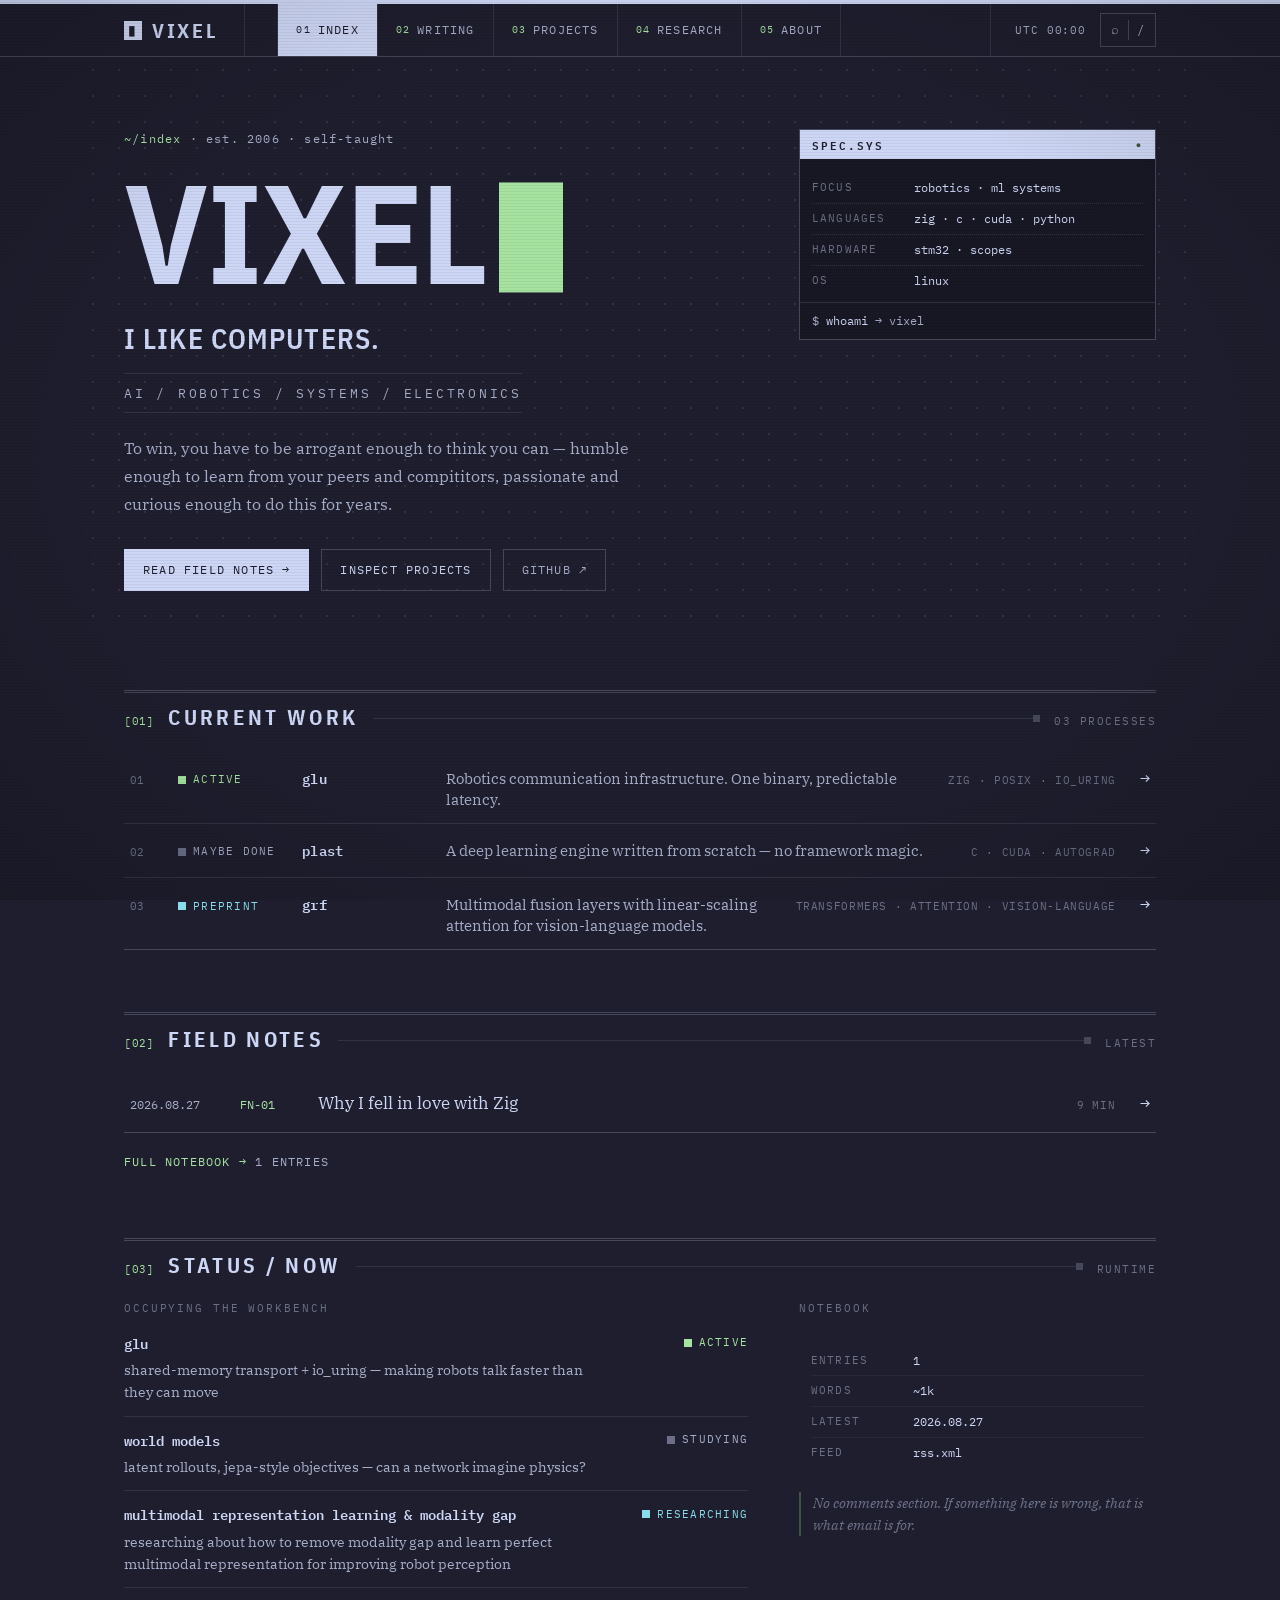
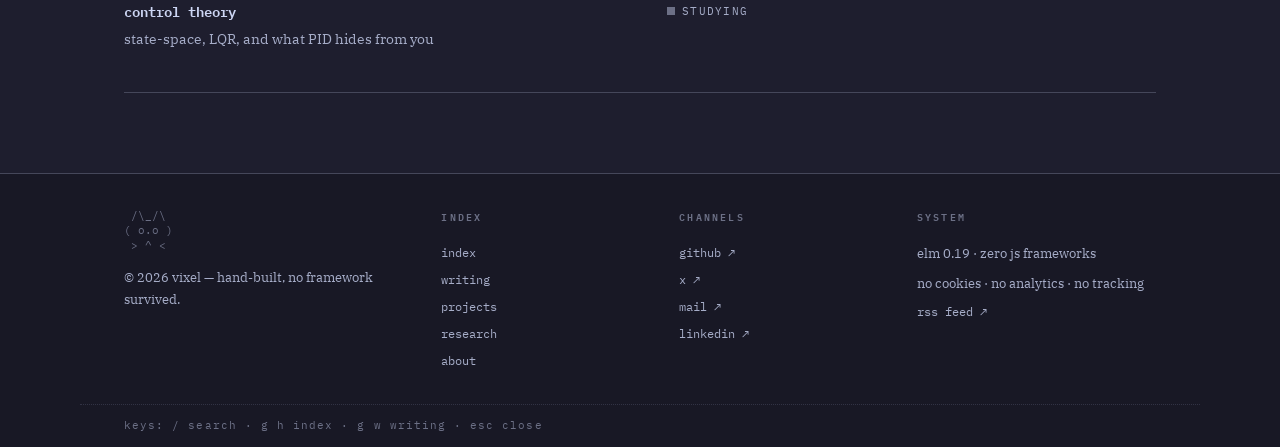
==== commit d5090390: "adding my words" ====
--- a/index.html
+++ b/index.html
@@ -31,7 +31,7 @@
     <meta name="twitter:title" content="VIXEL — machines, systems, ideas">
     <meta name="twitter:description" content="Robotics middleware, deep learning runtimes, world models, embedded electronics. Documented as honestly as I can manage.">
 
-    <link rel="icon" href="data:image/svg+xml,%3Csvg%20xmlns='http://www.w3.org/2000/svg'%20viewBox='0%200%2032%2032'%3E%3Crect%20width='32'%20height='32'%20fill='%231e1e2e'/%3E%3Crect%20x='7'%20y='6'%20width='7'%20height='20'%20fill='%23cdd6f4'/%3E%3Crect%20x='19'%20y='13'%20width='7'%20height='13'%20fill='%23a6e3a1'/%3E%3C/svg%3E">
+    <link rel="icon" href="/assets/ascii-ansi-shadow-1787844086988.png">
 
     <link rel="preconnect" href="https://fonts.googleapis.com">
     <link rel="preconnect" href="https://fonts.gstatic.com" crossorigin>
